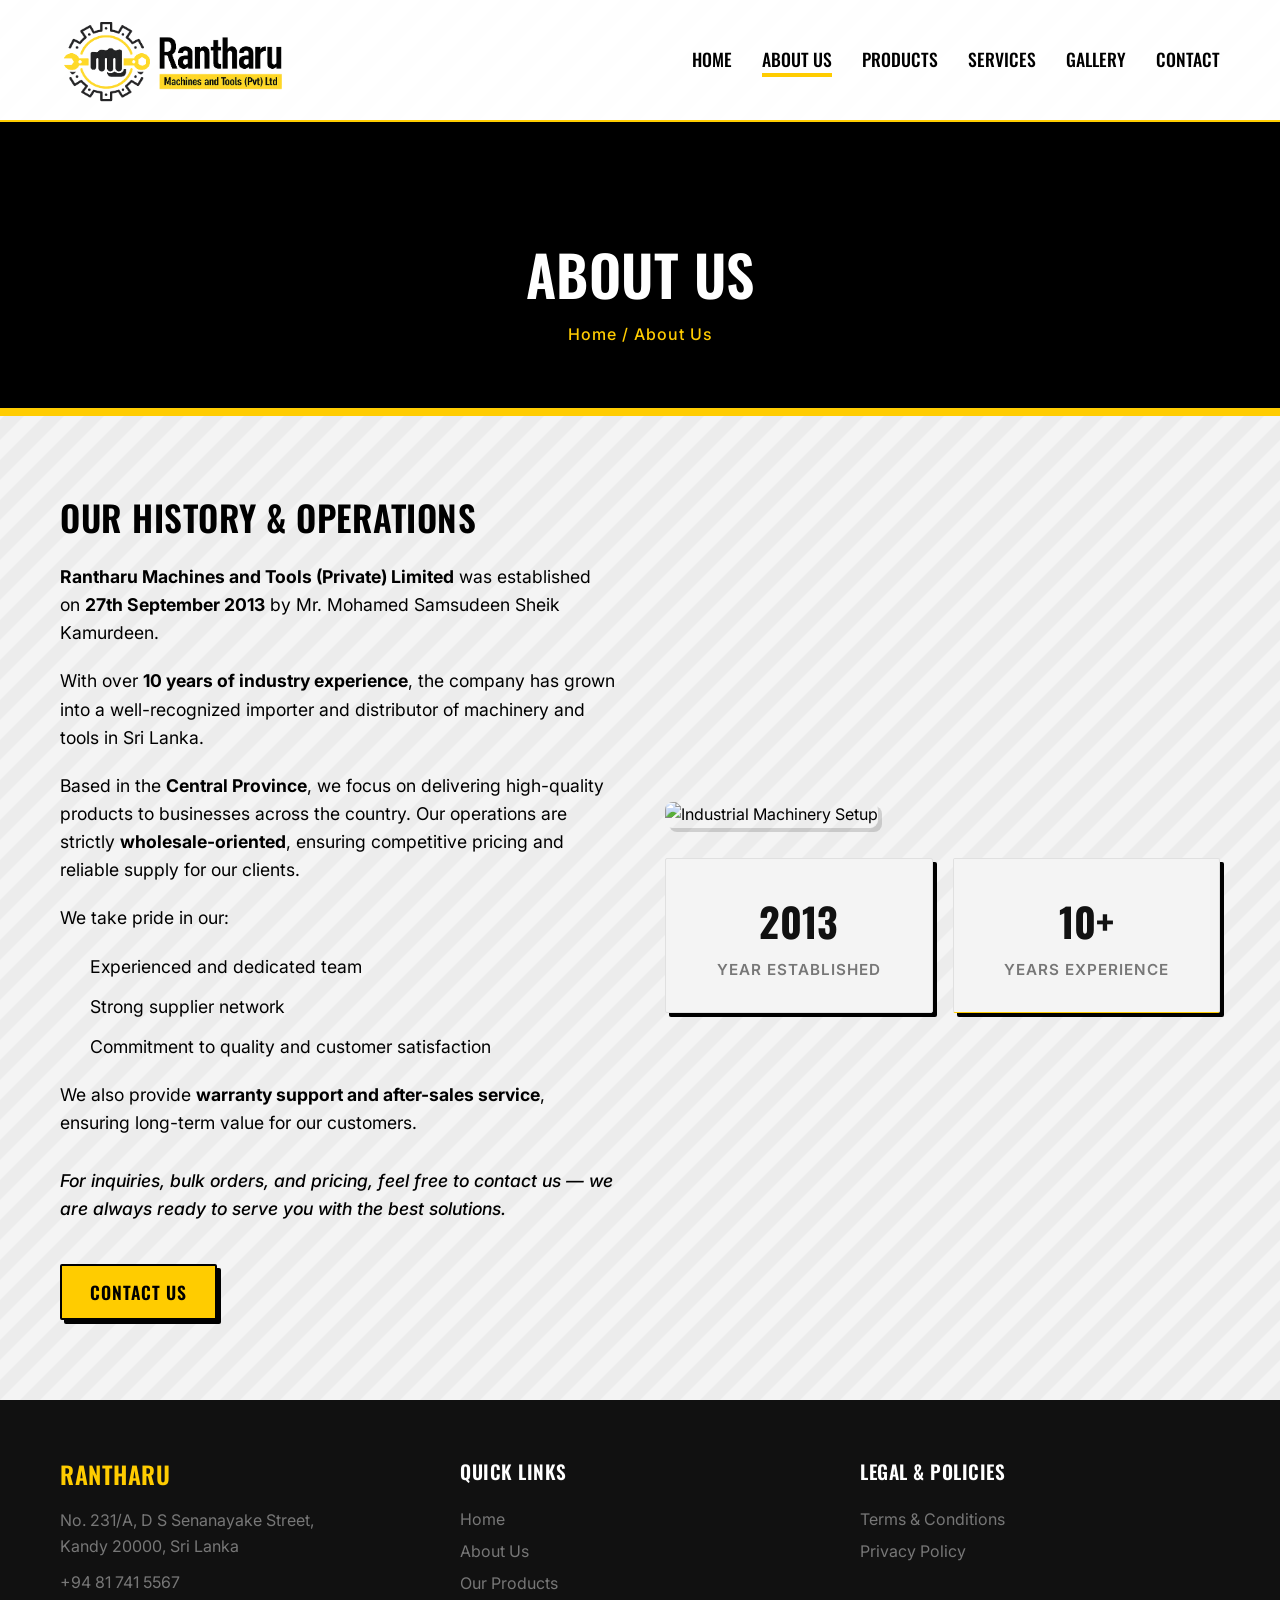
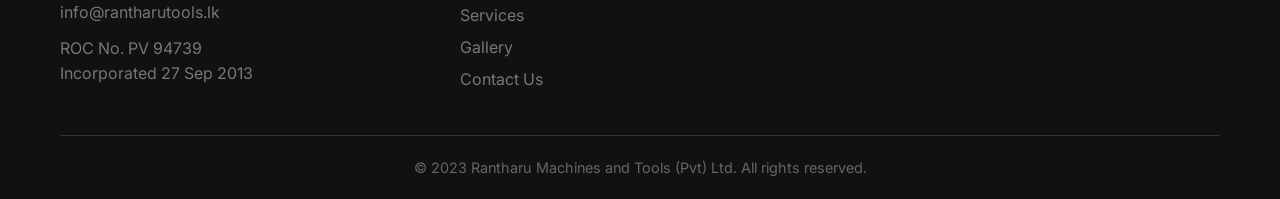
==== about.html @ 1c7ae995 "first" ====
<!DOCTYPE html>
<html lang="en">

<head>
    <meta charset="UTF-8">
    <meta name="viewport" content="width=device-width, initial-scale=1.0">
    <title>About Us - Rantharu Machines and Tools (Pvt) Ltd</title>
    <meta name="description"
        content="Established in 2013, Rantharu Machines and Tools (Pvt) Ltd has over 10 years of industry experience as a well-recognized importer and distributor of machinery in Sri Lanka.">
    <link rel="stylesheet" href="assets/css/style.css">
    <link rel="icon" href="images/rantharu_favicon.png" type="image/png">

    <style>
        .about-layout {
            display: grid;
            grid-template-columns: 1fr 1fr;
            gap: 50px;
            align-items: center;
        }

        .about-text p {
            font-size: 1.1rem;
            margin-bottom: 20px;
            color: var(--text-dark);
        }

        .about-text ul {
            margin-top: 20px;
            margin-bottom: 20px;
        }

        .about-text li {
            font-size: 1.1rem;
            margin-bottom: 12px;
            position: relative;
            padding-left: 30px;
        }

        .about-text li::before {
            content: '';
            position: absolute;
            left: 0;
            color: var(--accent-orange);
            font-weight: bold;
        }

        .stats-grid {
            display: grid;
            grid-template-columns: repeat(2, 1fr);
            gap: 20px;
            margin-top: 30px;
        }

        .stat-box {
            background: var(--bg-light);
            padding: 30px 20px;
            text-align: center;
            border-radius: 8px;
            border-bottom: 4px solid var(--primary-steel);
        }

        .stat-box.orange {
            border-bottom-color: var(--accent-orange);
        }

        .stat-number {
            font-size: 2.5rem;
            font-family: var(--font-heading);
            color: var(--primary-dark);
            font-weight: 700;
            margin-bottom: 5px;
        }

        .stat-label {
            color: var(--text-muted);
            font-size: 0.95rem;
            text-transform: uppercase;
            letter-spacing: 1px;
            font-weight: 600;
        }

        @media (max-width: 900px) {
            .about-layout {
                grid-template-columns: 1fr;
            }
        }
    </style>
</head>

<body>

    <!-- Header Navigation -->
    <header>
        <div class="container navbar">
            <a href="index.html" class="logo">
                <img src="images/logo.png" alt="Rantharu Tools Logo" class="header-logo">
            </a>
            <ul class="nav-links">
                <li><a href="index.html">Home</a></li>
                <li><a href="about.html">About Us</a></li>
                <li><a href="products.html">Products</a></li>
                <li><a href="services.html">Services</a></li>
                <li><a href="gallery.html">Gallery</a></li>
                <li><a href="contact.html">Contact</a></li>
            </ul>
            <div class="hamburger">
                <span class="bar"></span>
                <span class="bar"></span>
                <span class="bar"></span>
            </div>
        </div>
    </header>

    <main>
        <div class="page-header">
            <div class="container fade-in">
                <h1>About Us</h1>
                <div class="breadcrumb">Home / About Us</div>
            </div>
        </div>

        <section class="section-pad">
            <div class="container">
                <div class="about-layout">
                    <div class="about-text fade-in">
                        <h2
                            style="font-size: 2.2rem; color: var(--primary-steel); margin-bottom: 25px; font-family: var(--font-heading);">
                            Our History & Operations</h2>

                        <p><strong>Rantharu Machines and Tools (Private) Limited</strong> was established on
                            <strong>27th September 2013</strong> by Mr. Mohamed Samsudeen Sheik Kamurdeen.
                        </p>

                        <p>With over <strong>10 years of industry experience</strong>, the company has grown into a
                            well-recognized importer and distributor of machinery and tools in Sri Lanka.</p>

                        <p>Based in the <strong>Central Province</strong>, we focus on delivering high-quality products
                            to businesses across the country. Our operations are strictly
                            <strong>wholesale-oriented</strong>, ensuring competitive pricing and reliable supply for
                            our clients.
                        </p>

                        <p>We take pride in our:</p>
                        <ul>
                            <li>Experienced and dedicated team</li>
                            <li>Strong supplier network</li>
                            <li>Commitment to quality and customer satisfaction</li>
                        </ul>

                        <p>We also provide <strong>warranty support and after-sales service</strong>, ensuring long-term
                            value for our customers.</p>

                        <p style="margin-top: 30px; font-weight: 500; font-style: italic;">For inquiries, bulk orders,
                            and pricing, feel free to contact us &mdash; we are always ready to serve you with the best
                            solutions.</p>

                        <a href="contact.html" class="btn btn-primary" style="margin-top: 20px;">Contact Us</a>
                    </div>

                    <div class="about-stats fade-in" style="transition-delay: 0.2s;">
                        <img src="https://images.unsplash.com/photo-1504917595217-d4dc5ebe6122?auto=format&fit=crop&q=80"
                            alt="Industrial Machinery Setup"
                            style="width: 100%; border-radius: 8px; box-shadow: var(--shadow-lg); object-fit: cover; height: 350px;">

                        <div class="stats-grid">
                            <div class="stat-box">
                                <div class="stat-number">2013</div>
                                <div class="stat-label">Year Established</div>
                            </div>
                            <div class="stat-box orange">
                                <div class="stat-number">10+</div>
                                <div class="stat-label">Years Experience</div>
                            </div>
                        </div>
                    </div>
                </div>
            </div>
        </section>
    </main>

    <!-- Footer -->
    <footer style="background-color: var(--bg-dark); color: var(--white); padding: 60px 20px 20px;">
        <div class="container">
            <div
                style="display: grid; grid-template-columns: repeat(auto-fit, minmax(250px, 1fr)); gap: 40px; margin-bottom: 40px;">
                <div>
                    <h3 style="font-size: 1.5rem; margin-bottom: 20px; color: var(--accent-orange);">RANTHARU</h3>
                    <p style="color: var(--text-muted); margin-bottom: 10px;">No. 231/A, D S Senanayake Street,<br>Kandy
                        20000, Sri Lanka</p>
                    <p style="color: var(--text-muted); margin-bottom: 5px;"> +94 81 741 5567</p>
                    <p style="color: var(--text-muted);"> info@rantharutools.lk</p>
                    <p style="color: var(--text-muted); margin-top: 10px;">ROC No. PV 94739<br>Incorporated 27 Sep 2013
                    </p>
                </div>
                <div>
                    <h3 style="font-size: 1.2rem; margin-bottom: 20px;">Quick Links</h3>
                    <ul style="color: var(--text-muted); line-height: 2;">
                        <li><a href="index.html">Home</a></li>
                        <li><a href="about.html">About Us</a></li>
                        <li><a href="products.html">Our Products</a></li>
                        <li><a href="services.html">Services</a></li>
                        <li><a href="gallery.html">Gallery</a></li>
                        <li><a href="contact.html">Contact Us</a></li>
                    </ul>
                </div>
                <div>
                    <h3 style="font-size: 1.2rem; margin-bottom: 20px;">Legal & Policies</h3>
                    <ul style="color: var(--text-muted); line-height: 2;">
                        <li><a href="terms.html">Terms & Conditions</a></li>
                        <li><a href="privacy.html">Privacy Policy</a></li>
                    </ul>
                </div>
            </div>
            <div
                style="text-align: center; color: #666; font-size: 0.9rem; border-top: 1px solid #333; padding-top: 20px;">
                &copy; 2023 Rantharu Machines and Tools (Pvt) Ltd. All rights reserved.
            </div>
        </div>
    </footer>

    <script src="assets/js/main.js"></script>
</body>

</html>
---- assets/css/style.css ----
/* =========================================================================
   Rantharu Machines and Tools (Pvt) Ltd - Yellow & Black Industrial Theme
   ========================================================================= */

@import url('https://fonts.googleapis.com/css2?family=Inter:wght@400;500;600&family=Oswald:wght@500;600;700&display=swap');

:root {
  /* Brand Colors - Industrial Construction (Yellow & Black) */
  --primary-steel: #000000;
  /* Pure Black */
  --primary-dark: #111111;
  /* Carbon Black */
  --accent-orange: #FFCC00;
  /* Safety Yellow */
  --accent-yellow: #E6B800;
  /* Darker Yellow */

  /* Neutrals - Third matching color is Concrete Gray */
  --bg-dark: #111111;
  --bg-card: #FFFFFF;
  --bg-light: #F4F4F4;
  /* Concrete Off-White */
  --text-main: #333333;
  --text-muted: #777777;
  --text-dark: #000000;
  --white: #FFFFFF;

  /* Typography */
  --font-heading: 'Oswald', sans-serif;
  --font-body: 'Inter', sans-serif;

  /* Spacing */
  --section-padding: 80px 20px;
  --container-width: 1200px;

  /* Transitions & Effects */
  --transition: all 0.2s ease-in-out;
  --shadow-sm: 0 2px 4px rgba(0, 0, 0, 0.1);
  --shadow-lg: 4px 4px 0px rgba(0, 0, 0, 0.15);
  /* Hard dropped shadow for that industrial look */
}

* {
  margin: 0;
  padding: 0;
  box-sizing: border-box;
}

html {
  scroll-behavior: smooth;
}

body {
  font-family: var(--font-body);
  background-color: var(--bg-light);
  color: var(--text-dark);
  line-height: 1.6;
  overflow-x: hidden;
  /* subtle texture - lighter for concrete background */
  background-image: url("data:image/svg+xml,%3Csvg width='40' height='40' viewBox='0 0 40 40' xmlns='http://www.w3.org/2000/svg'%3E%3Cg fill='%23000000' fill-opacity='0.03' fill-rule='evenodd'%3E%3Cpath d='M0 40L40 0H20L0 20M40 40V20L20 40'/%3E%3C/g%3E%3C/svg%3E");
}

h1,
h2,
h3,
h4,
h5,
h6 {
  font-family: var(--font-heading);
  font-weight: 600;
  line-height: 1.2;
  text-transform: uppercase;
  letter-spacing: 0.5px;
}

a {
  text-decoration: none;
  color: inherit;
  transition: var(--transition);
}

ul {
  list-style: none;
}

.container {
  max-width: var(--container-width);
  margin: 0 auto;
  padding: 0 20px;
}

/* =========================================
   HEADER & NAVIGATION
   ========================================= */
header {
  position: fixed;
  top: 0;
  width: 100%;
  background: var(--bg-light);
  z-index: 1000;
  box-shadow: 0 2px 0px var(--primary-steel);
  transition: var(--transition);
  border-bottom: 2px solid var(--accent-orange);
}

.navbar {
  display: flex;
  justify-content: space-between;
  align-items: center;
  height: 120px;
}

.logo {
  display: flex;
  align-items: center;
}

.header-logo {
  height: 90px;
  max-width: 350px;
  object-fit: contain;
}

.nav-links {
  display: flex;
  gap: 30px;
}

.nav-links li a {
  font-family: var(--font-heading);
  font-weight: 500;
  font-size: 1.1rem;
  color: var(--primary-steel);
  text-transform: uppercase;
  position: relative;
  padding: 5px 0;
}

.nav-links li a::after {
  content: '';
  position: absolute;
  width: 0;
  height: 4px;
  /* thicker underline for bold look */
  bottom: 0;
  left: 0;
  background-color: var(--accent-orange);
  transition: var(--transition);
}

.nav-links li a:hover::after,
.nav-links li a.active::after {
  width: 100%;
}

.hamburger {
  display: none;
  cursor: pointer;
}

.bar {
  display: block;
  width: 25px;
  height: 3px;
  margin: 5px auto;
  transition: all 0.3s ease-in-out;
  background-color: var(--primary-steel);
}

/* =========================================
   BUTTONS
   ========================================= */
.btn {
  display: inline-block;
  padding: 12px 28px;
  font-family: var(--font-heading);
  font-weight: 600;
  font-size: 1.1rem;
  cursor: pointer;
  text-transform: uppercase;
  letter-spacing: 1px;
  border: 2px solid transparent;
  transition: var(--transition);
  border-radius: 2px;
  /* sharper, industrial edges */
}

.btn-primary {
  background-color: var(--accent-orange);
  color: var(--primary-steel);
  /* Black text on yellow background */
  border-color: var(--primary-steel);
  box-shadow: 4px 4px 0px var(--primary-steel);
}

.btn-primary:hover {
  background-color: var(--primary-steel);
  border-color: var(--primary-steel);
  color: var(--accent-orange);
  /* Yellow text on black background on hover */
  transform: translate(2px, 2px);
  box-shadow: 2px 2px 0px var(--accent-orange);
}

.btn-outline {
  background-color: transparent;
  color: var(--primary-steel);
  border: 2px solid var(--primary-steel);
  box-shadow: 4px 4px 0px var(--primary-steel);
}

.btn-outline:hover {
  background-color: var(--primary-steel);
  color: var(--accent-orange);
  transform: translate(2px, 2px);
  box-shadow: 2px 2px 0px transparent;
}

/* =========================================
   HERO SECTION (HOME)
   ========================================= */
.hero {
  height: 100vh;
  min-height: 600px;
  display: flex;
  align-items: center;
  position: relative;
  background: linear-gradient(rgba(0, 0, 0, 0.8), rgba(0, 0, 0, 0.8)), url('https://images.unsplash.com/photo-1581091226825-a6a2a5aee158?auto=format&fit=crop&q=80');
  background-size: cover;
  background-position: center;
  background-attachment: fixed;
  color: var(--white);
  padding-top: 120px;
}

.hero-content {
  max-width: 800px;
  animation: fadeUp 1s ease forwards;
  border-left: 6px solid var(--accent-orange);
  /* Thicker yellow accent */
  padding-left: 30px;
}

.hero-subtitle {
  color: var(--accent-orange);
  font-weight: 600;
  font-family: var(--font-body);
  text-transform: uppercase;
  letter-spacing: 2px;
  margin-bottom: 20px;
  display: inline-block;
}

.hero h1 {
  font-size: 4.5rem;
  margin-bottom: 24px;
  line-height: 1.1;
  text-shadow: 2px 2px 0px #000;
}

.hero p {
  font-size: 1.25rem;
  margin-bottom: 40px;
  color: #DDDDDD;
  font-family: var(--font-body);
  max-width: 650px;
}

/* =========================================
   GLOBAL SECTIONS
   ========================================= */
.section-title {
  text-align: center;
  margin-bottom: 60px;
}

.section-title h2 {
  font-size: 3rem;
  color: var(--primary-steel);
  margin-bottom: 15px;
  text-transform: uppercase;
}

.section-title p {
  color: var(--text-main);
  font-size: 1.1rem;
  font-family: var(--font-body);
}

main {
  padding-top: 120px;
  /* Offset for header on internal pages */
}

/* Page Headers */
.page-header {
  background: var(--primary-steel);
  color: var(--white);
  padding: 120px 20px 60px;
  text-align: center;
  border-bottom: 8px solid var(--accent-orange);
}

.page-header h1 {
  font-size: 3.5rem;
  margin-bottom: 15px;
  color: var(--white);
}

.page-header .breadcrumb {
  color: var(--accent-orange);
  font-weight: 500;
  font-family: var(--font-body);
  letter-spacing: 1px;
}

/* Basic Padding for sections */
.section-pad {
  padding: var(--section-padding);
}

/* Custom Overrides for specific cards making them sharper */
.feature-card,
.product-card,
.service-item,
.policy-container,
.contact-info,
.contact-form,
.stat-box {
  border-radius: 2px !important;
  border: 1px solid #E0E0E0 !important;
  box-shadow: 4px 4px 0px var(--primary-steel) !important;
  transition: transform 0.2s, box-shadow 0.2s !important;
  background-color: var(--white);
}

.feature-card:hover,
.product-card:hover,
.service-item:hover {
  transform: translate(2px, 2px) !important;
  box-shadow: 2px 2px 0px var(--accent-orange) !important;
}

.stat-box.orange {
  border-bottom-color: var(--accent-orange) !important;
}

/* =========================================
   ANIMATIONS
   ========================================= */
.fade-in {
  opacity: 0;
  transform: translateY(20px);
  transition: opacity 0.6s ease, transform 0.6s ease;
}

.fade-in.appear {
  opacity: 1;
  transform: translateY(0);
}

@keyframes fadeUp {
  0% {
    opacity: 0;
    transform: translateY(30px);
  }

  100% {
    opacity: 1;
    transform: translateY(0);
  }
}

/* =========================================
   RESPONSIVE DESIGN
   ========================================= */
@media screen and (max-width: 768px) {
  .nav-links {
    position: fixed;
    right: -100%;
    top: 90px;
    flex-direction: column;
    background-color: var(--primary-steel);
    width: 100%;
    text-align: center;
    transition: 0.3s;
    border-bottom: 5px solid var(--accent-orange);
    padding: 20px 0;
    z-index: 999;
  }

  .nav-links.active {
    right: 0;
  }

  .nav-links li {
    margin: 15px 0;
  }

  .nav-links li a {
    color: var(--white);
    font-size: 1.5rem;
  }

  .nav-links li a::after {
    display: none;
  }

  .hamburger {
    display: block;
  }

  .hamburger.active .bar:nth-child(2) {
    opacity: 0;
  }

  .hamburger.active .bar:nth-child(1) {
    transform: translateY(8px) rotate(45deg);
  }

  .hamburger.active .bar:nth-child(3) {
    transform: translateY(-8px) rotate(-45deg);
  }

  .hero {
    padding-top: 90px;
  }

  .hero h1 {
    font-size: 2.5rem;
  }

  .navbar {
    height: 90px;
  }

  .header-logo {
    height: 60px;
    max-width: 220px;
  }

  main {
    padding-top: 90px;
  }
}
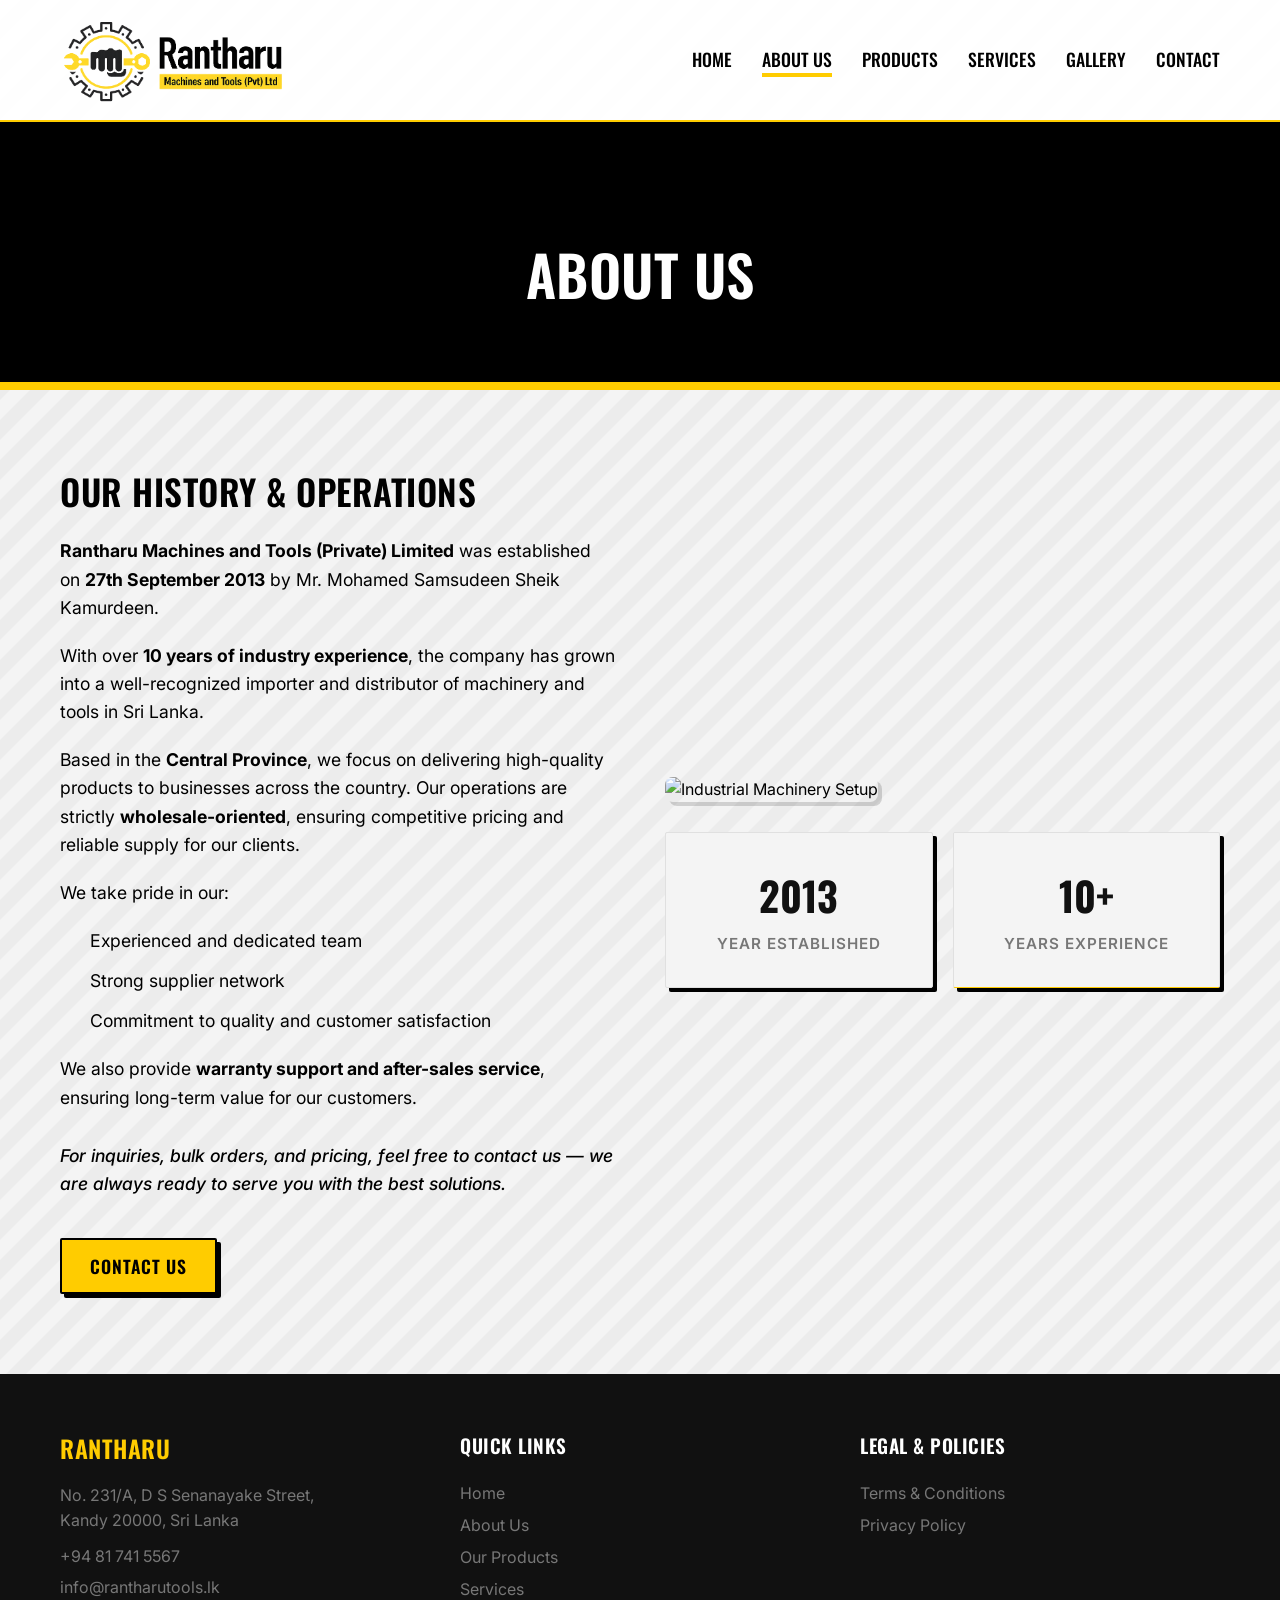
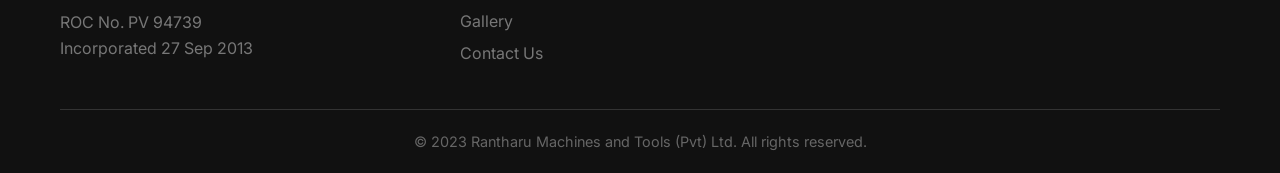
==== commit 0353ec05: "second" ====
--- a/about.html
+++ b/about.html
@@ -115,7 +115,7 @@
         <div class="page-header">
             <div class="container fade-in">
                 <h1>About Us</h1>
-                <div class="breadcrumb">Home / About Us</div>
+
             </div>
         </div>
 
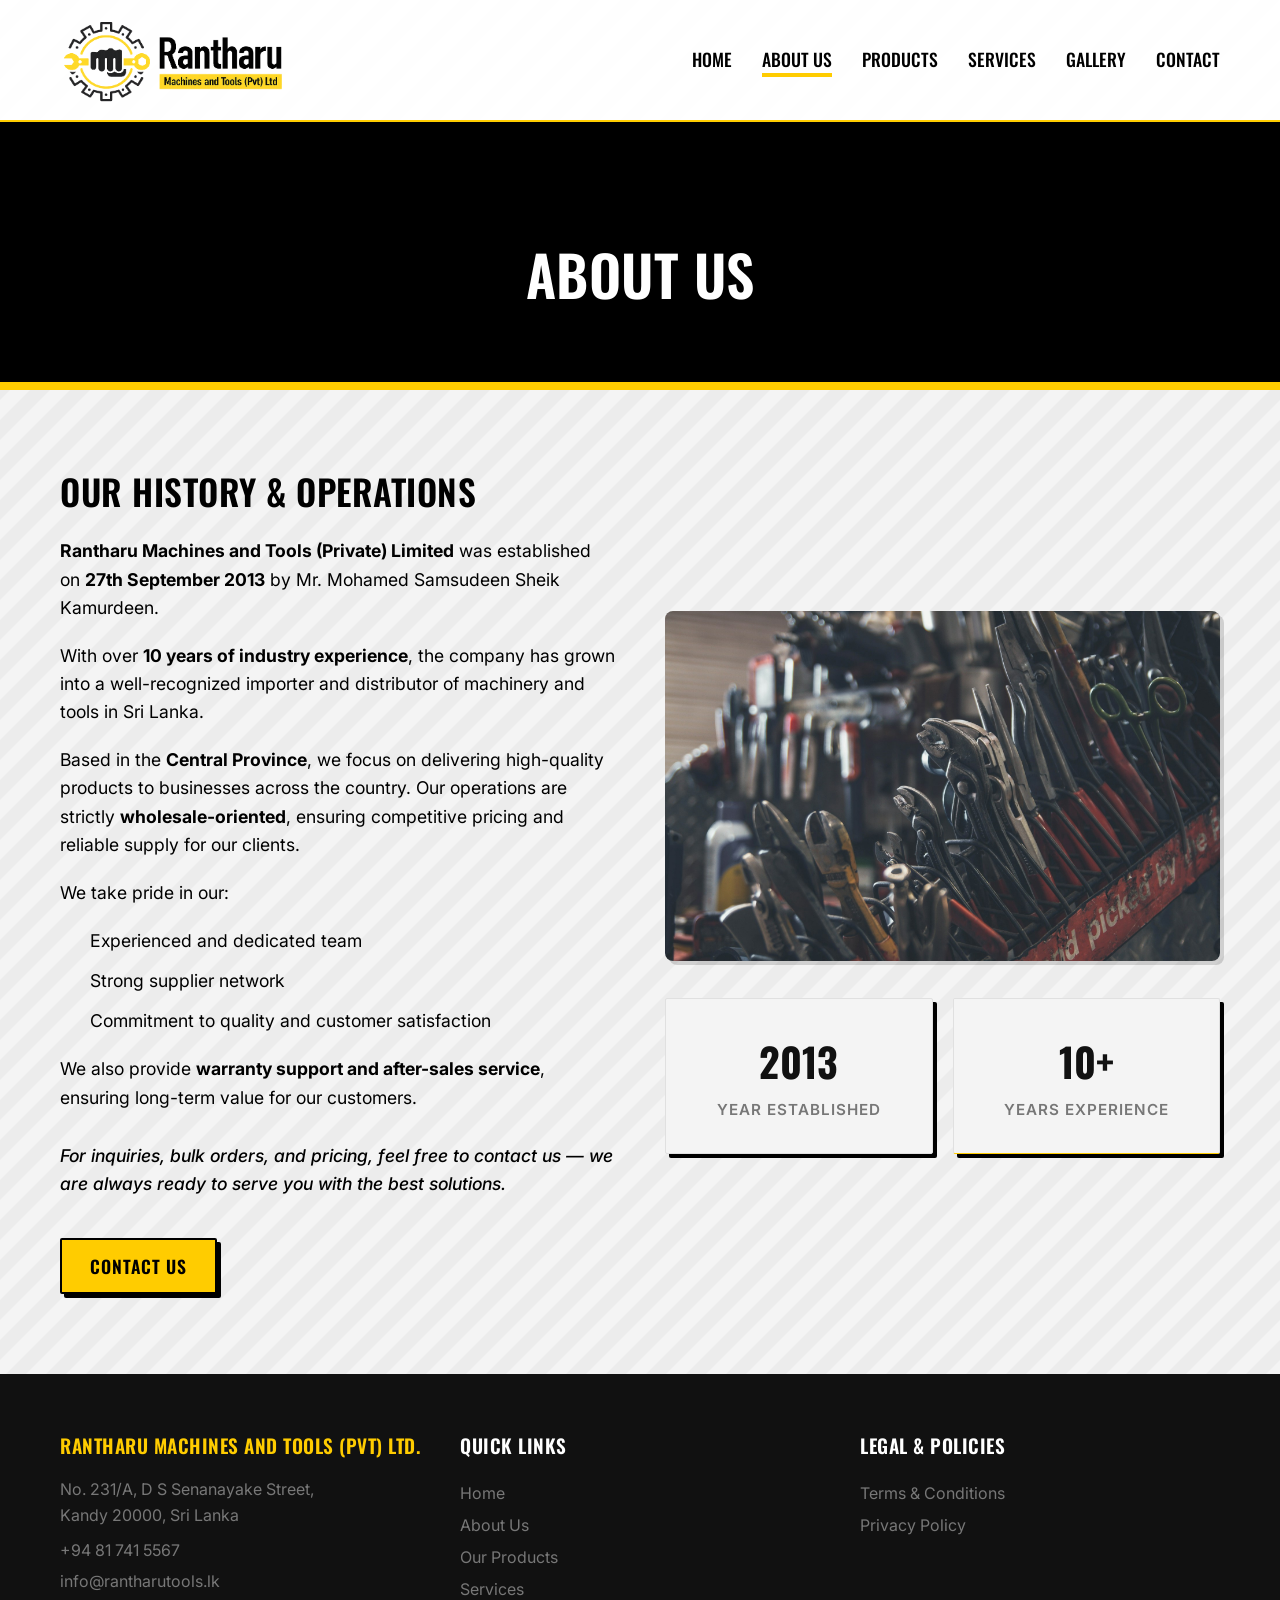
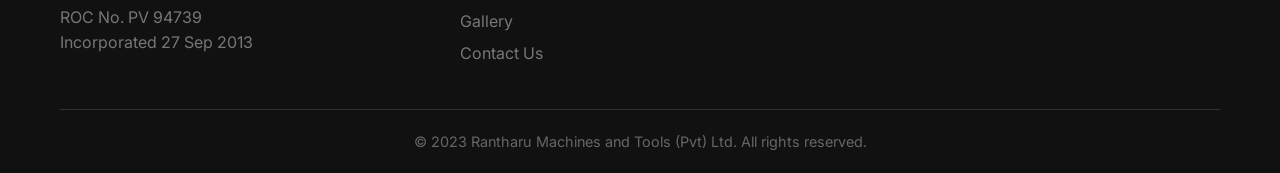
==== commit 239fa5fb: "fourth" ====
--- a/about.html
+++ b/about.html
@@ -158,8 +158,7 @@
                     </div>
 
                     <div class="about-stats fade-in" style="transition-delay: 0.2s;">
-                        <img src="https://images.unsplash.com/photo-1504917595217-d4dc5ebe6122?auto=format&fit=crop&q=80"
-                            alt="Industrial Machinery Setup"
+                        <img src="images/about.jpg" alt="Industrial Machinery Setup"
                             style="width: 100%; border-radius: 8px; box-shadow: var(--shadow-lg); object-fit: cover; height: 350px;">
 
                         <div class="stats-grid">
@@ -184,7 +183,8 @@
             <div
                 style="display: grid; grid-template-columns: repeat(auto-fit, minmax(250px, 1fr)); gap: 40px; margin-bottom: 40px;">
                 <div>
-                    <h3 style="font-size: 1.5rem; margin-bottom: 20px; color: var(--accent-orange);">RANTHARU</h3>
+                    <h3 style="font-size: 1.2rem; margin-bottom: 20px; color: var(--accent-orange);">Rantharu Machines
+                        and Tools (Pvt) Ltd.</h3>
                     <p style="color: var(--text-muted); margin-bottom: 10px;">No. 231/A, D S Senanayake Street,<br>Kandy
                         20000, Sri Lanka</p>
                     <p style="color: var(--text-muted); margin-bottom: 5px;"> +94 81 741 5567</p>
--- a/assets/css/style.css
+++ b/assets/css/style.css
@@ -225,7 +225,7 @@
   display: flex;
   align-items: center;
   position: relative;
-  background: linear-gradient(rgba(0, 0, 0, 0.8), rgba(0, 0, 0, 0.8)), url('https://images.unsplash.com/photo-1581091226825-a6a2a5aee158?auto=format&fit=crop&q=80');
+  background: linear-gradient(rgba(0, 0, 0, 0.6), rgba(0, 0, 0, 0.6)), url('../../../images/home.jpg');
   background-size: cover;
   background-position: center;
   background-attachment: fixed;
